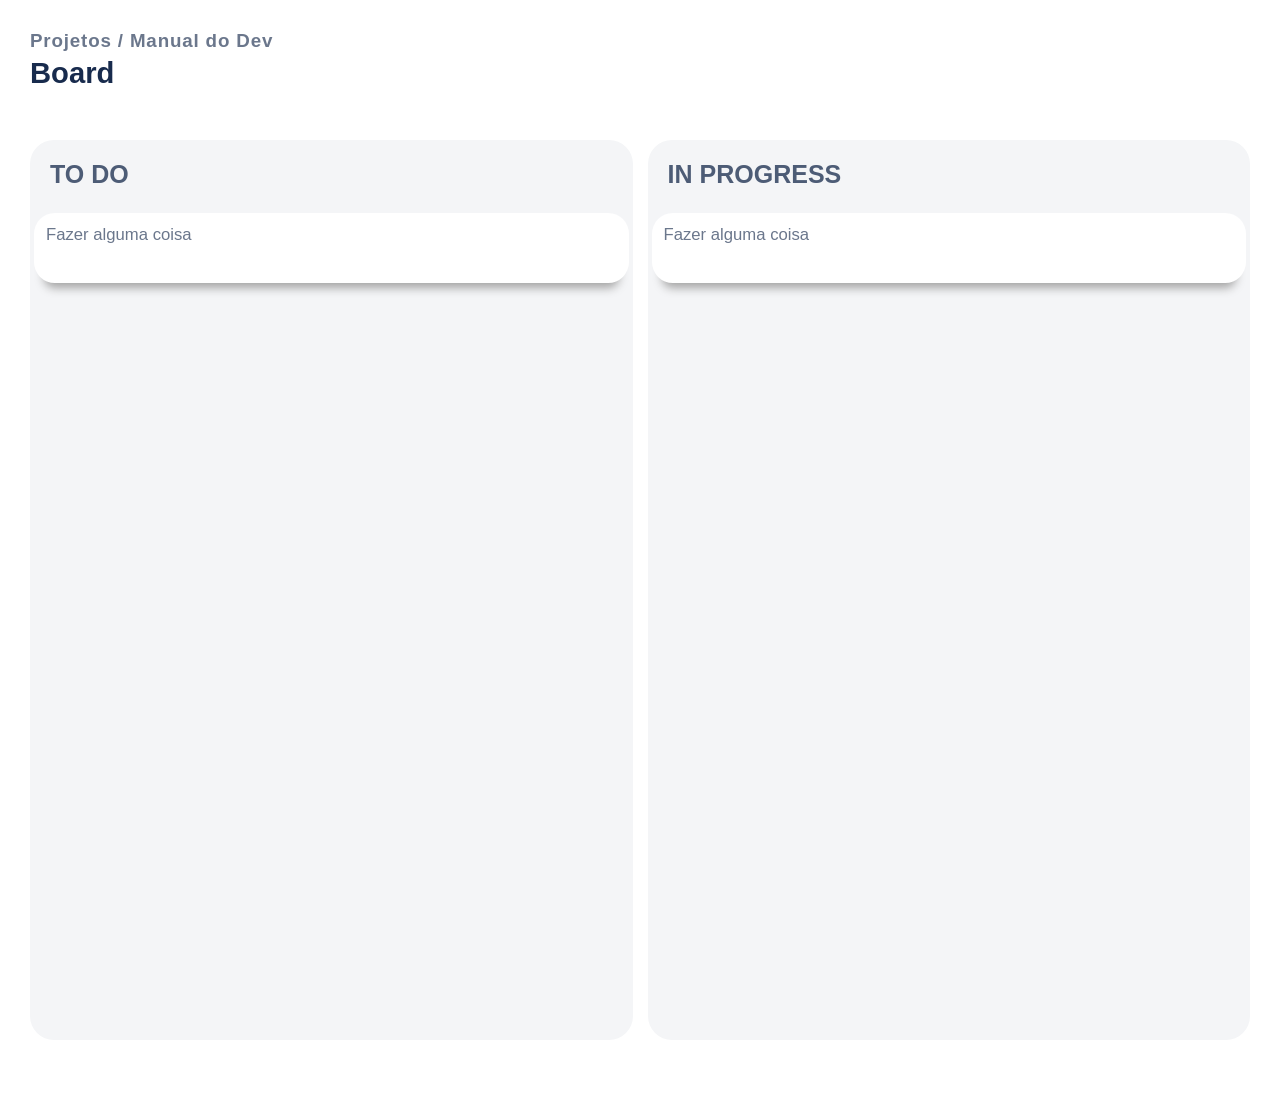
==== TaskFlow-Manipulacao-DOM/html/index.html @ d086b21b "Adicionado a feature de drag and drop nos elementos cards" ====
<!DOCTYPE html>
<html>

<head>
    <meta charset='utf-8'>
    <meta http-equiv='X-UA-Compatible' content='IE=edge'>
    <title>TaskFlow</title>
    <meta name='viewport' content='width=device-width, initial-scale=1'>
    <link rel='stylesheet' type='text/css' media='screen' href='../css/main.css'>

</head>

<body>
    <main>
        <header>
            <span>Projetos / Manual do Dev</span>
            <h1>Board</h1>
        </header>

        <section class="main-columns">
            <section class="columns-column">
                <h2 class="column__title">To Do</h2>
                <section class="column__cards">
                    <section class="card" draggable="true">
                        Fazer alguma coisa
                    </section>
                </section>
            </section>

            <section class="columns-column">
                <h2 class="column__title">In Progress</h2>
                <section class="column__cards">
                    <section class="card" draggable="true">
                        Fazer alguma coisa
                    </section>
                </section>
            </section>


        </section>
    </main>

    <script src='../JS/main.js'></script>
</body>

</html>
---- TaskFlow-Manipulacao-DOM/css/main.css ----
*{
    margin: 0;
    padding: 0;
    box-sizing: border-box;
    font-family: Arial, Helvetica, sans-serif;
    
}
html{
    font-size: 65.2%;
}

main {
    padding: 30px;
    user-select: none;
}

header > span{
    font-size: 1.8rem;
    font-weight: 600;
    color: #6b778c;
    letter-spacing: 0.08rem;
}

header > h1 {
    color: #182b4d;
    font-size: 2.8rem;
    font-weight: 600;
    margin-top: 5px;
}

.main-columns {
    display: flex;
    gap: 15px;
    margin-top: 50px ;
}

.columns-column {
    width: 100%;
    background-color: #f4f5f7;
    height: 100dvh;
    border-radius: 24px;
}

.column__title{
    color: #4d5c76;
    font-size: 2.4rem;
    font-weight: 700;
    margin: 20px;
    text-transform: uppercase;
}

.column__cards{
    padding: 4px;
    height: 100%;
    border-radius: 2.4rem;
}

.card{
    width: 100%;
    min-height: 70px;
    background-color: #fff;
    border-radius: 2rem;
    box-shadow: 0px 15px 10px -10px rgb(165, 165, 165);
    padding: 12px;
    font-size: 1.6rem;
    color: #6b778c;
}

.column--highlight {
    background-color: #deebff;
    border: 2px solid #2482ff;
}
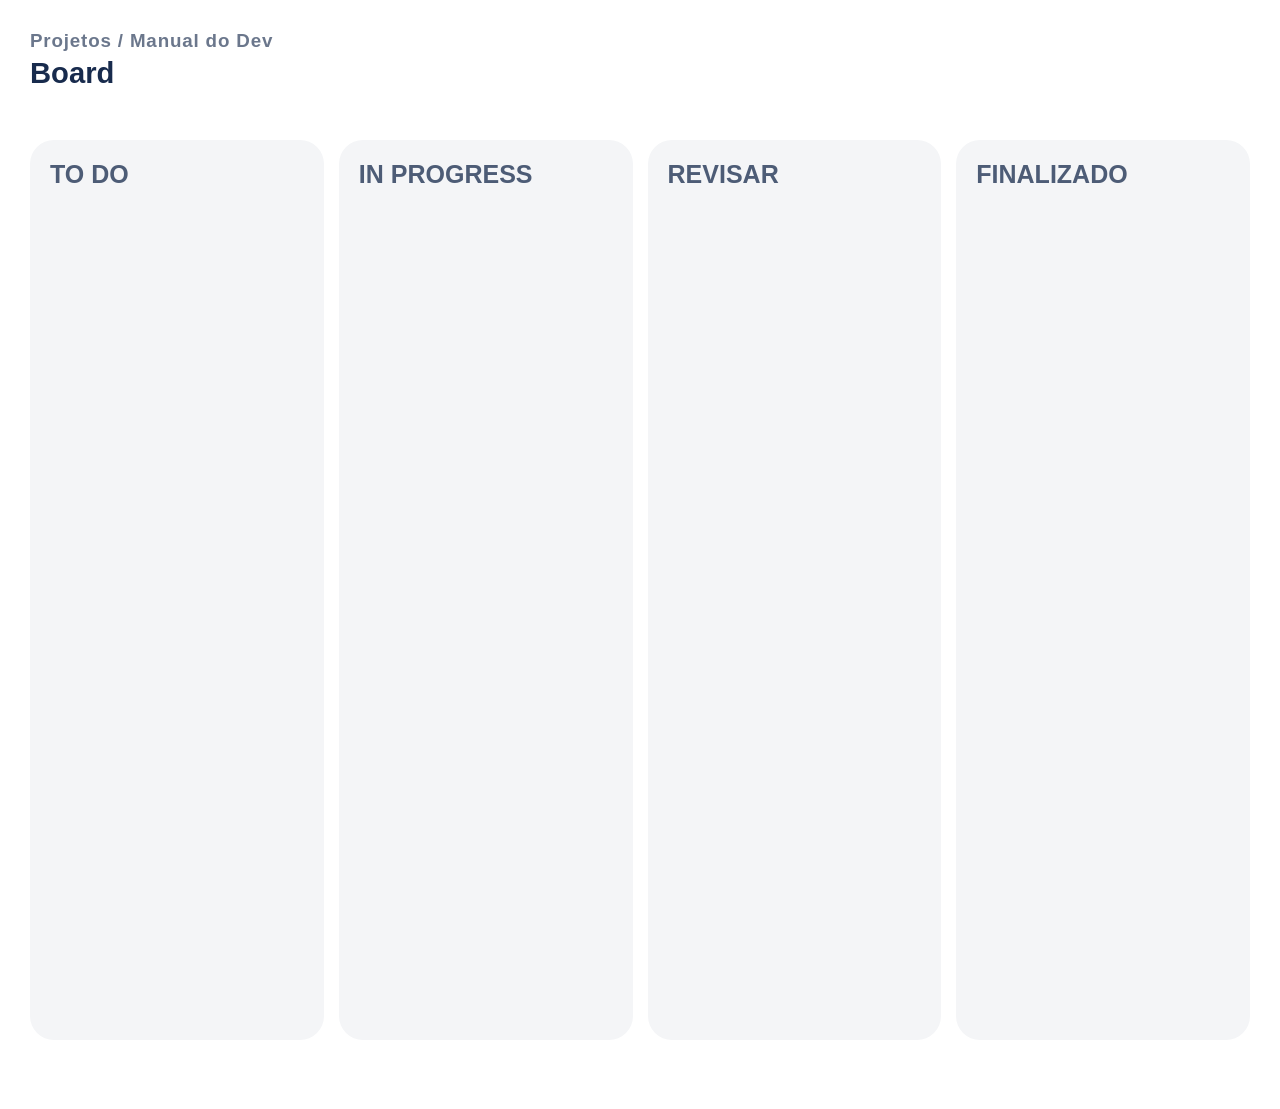
==== commit 476437da: "Adicionado a lógica basica de criação de cards e movimento" ====
--- a/TaskFlow-Manipulacao-DOM/html/index.html
+++ b/TaskFlow-Manipulacao-DOM/html/index.html
@@ -21,18 +21,28 @@
             <section class="columns-column">
                 <h2 class="column__title">To Do</h2>
                 <section class="column__cards">
-                    <section class="card" draggable="true">
-                        Fazer alguma coisa
-                    </section>
+
                 </section>
             </section>
 
             <section class="columns-column">
                 <h2 class="column__title">In Progress</h2>
                 <section class="column__cards">
-                    <section class="card" draggable="true">
-                        Fazer alguma coisa
-                    </section>
+
+                </section>
+            </section>
+
+            <section class="columns-column">
+                <h2 class="column__title">Revisar</h2>
+                <section class="column__cards">
+
+                </section>
+            </section>
+
+            <section class="columns-column">
+                <h2 class="column__title">Finalizado</h2>
+                <section class="column__cards">
+
                 </section>
             </section>
 
--- a/TaskFlow-Manipulacao-DOM/css/main.css
+++ b/TaskFlow-Manipulacao-DOM/css/main.css
@@ -64,9 +64,16 @@
     padding: 12px;
     font-size: 1.6rem;
     color: #6b778c;
+    margin: 15px 0;
 }
 
 .column--highlight {
     background-color: #deebff;
     border: 2px solid #2482ff;
+}
+
+.card__atividade{
+    display: flex;
+    justify-content: space-between;
+
 }
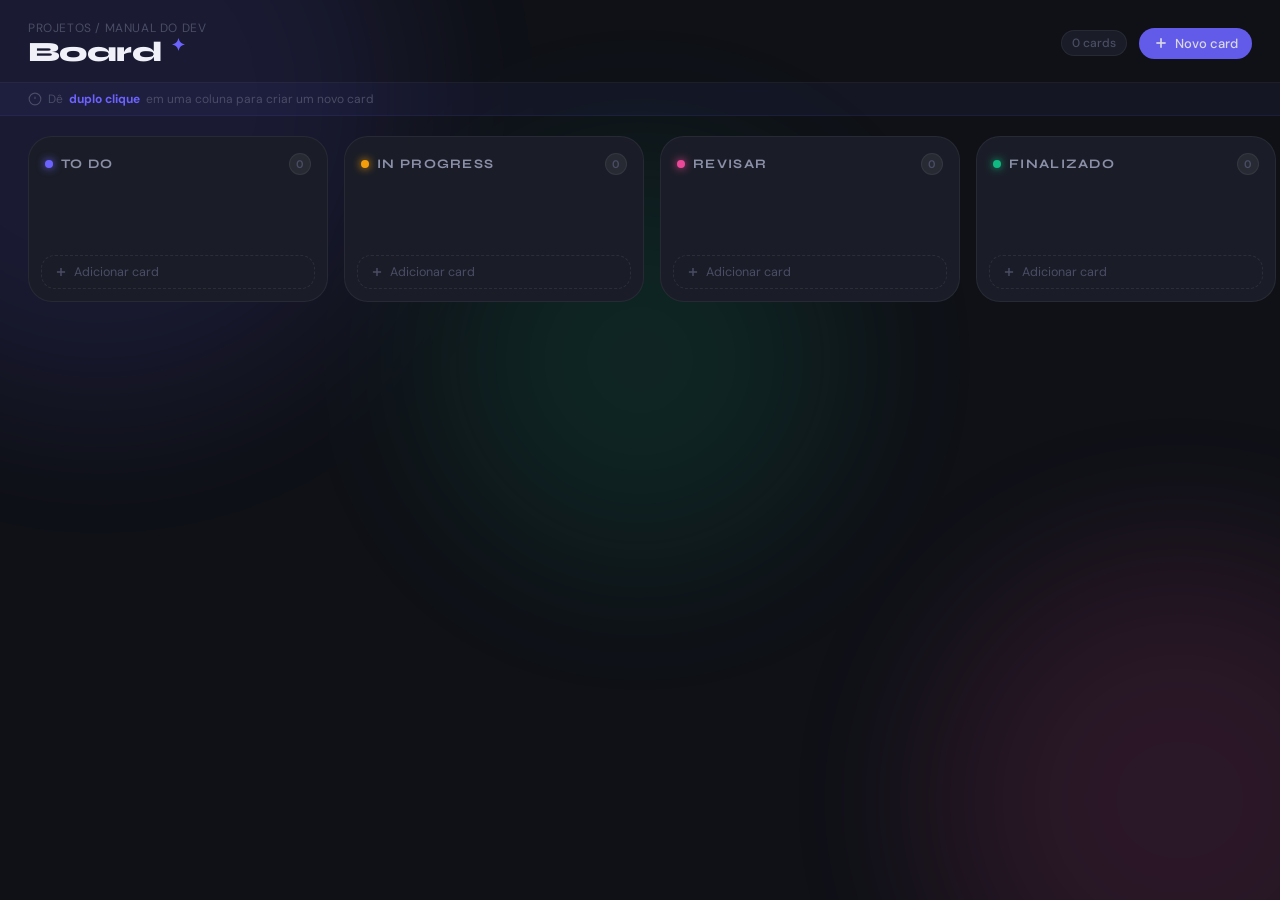
==== commit 76af778f: "refatorado o CSS, ajustes no código, adição de um CTA para facilitar na criação dos cards, adicionad" ====
--- a/TaskFlow-Manipulacao-DOM/html/index.html
+++ b/TaskFlow-Manipulacao-DOM/html/index.html
@@ -1,56 +1,140 @@
 <!DOCTYPE html>
-<html>
+<html lang="pt-BR">
 
 <head>
-    <meta charset='utf-8'>
-    <meta http-equiv='X-UA-Compatible' content='IE=edge'>
+    <meta charset="UTF-8">
+    <meta http-equiv="X-UA-Compatible" content="IE=edge">
+    <meta name="viewport" content="width=device-width, initial-scale=1.0, viewport-fit=cover" />
+    <meta name="description" content="TaskFlow — Seu board de tarefas pessoal" />
+    <meta name="theme-color" content="#0f1117" />
+    <meta name="apple-mobile-web-app-capable" content="yes" />
+    <meta name="apple-mobile-web-app-status-bar-style" content="black-translucent" />
+    <meta name="apple-mobile-web-app-title" content="TaskFlow" />
+    <meta name="mobile-web-app-capable" content="yes">
+    <link rel="manifest" href="../manifest.json" />
+    <link rel="apple-touch-icon" href="../icones/icon-192.png" />
+    <link rel="preconnect" href="https://fonts.googleapis.com">
+    <link rel="preconnect" href="https://fonts.gstatic.com" crossorigin>
+    <link
+        href="https://fonts.googleapis.com/css2?family=Syne:wght@400;600;700;800&family=DM+Sans:ital,opsz,wght@0,9..40,300;0,9..40,400;0,9..40,500;1,9..40,300&display=swap"
+        rel="stylesheet">
     <title>TaskFlow</title>
-    <meta name='viewport' content='width=device-width, initial-scale=1'>
-    <link rel='stylesheet' type='text/css' media='screen' href='../css/main.css'>
-
+    <link rel="stylesheet" href="../css/main.css">
 </head>
 
 <body>
+    <div class="app-bg">
+        <div class="bg-blob blob-1"></div>
+        <div class="bg-blob blob-2"></div>
+        <div class="bg-blob blob-3"></div>
+    </div>
+
     <main>
-        <header>
-            <span>Projetos / Manual do Dev</span>
-            <h1>Board</h1>
+        <header class="app-header">
+            <div class="header-left">
+                <span class="breadcrumb">Projetos / Manual do Dev</span>
+                <h1>Board <span class="title-accent">✦</span></h1>
+            </div>
+            <div class="header-right">
+                <div class="board-stats" id="boardStats">
+                    <span class="stat" id="totalCards">0 cards</span>
+                </div>
+                <button class="btn-add-hint" id="addHintBtn" title="Dê duplo clique em uma coluna para criar um card">
+                    <svg width="16" height="16" viewBox="0 0 24 24" fill="none" stroke="currentColor"
+                        stroke-width="2.5">
+                        <line x1="12" y1="5" x2="12" y2="19" />
+                        <line x1="5" y1="12" x2="19" y2="12" />
+                    </svg>
+                    Novo card
+                </button>
+            </div>
         </header>
 
-        <section class="main-columns">
-            <section class="columns-column">
-                <h2 class="column__title">To Do</h2>
-                <section class="column__cards">
+        <div class="hint-bar" id="hintBar">
+            <svg width="14" height="14" viewBox="0 0 24 24" fill="none" stroke="currentColor" stroke-width="2">
+                <circle cx="12" cy="12" r="10" />
+                <line x1="12" y1="8" x2="12" y2="12" />
+                <line x1="12" y1="16" x2="12.01" y2="16" />
+            </svg>
+            Dê <strong>duplo clique</strong> em uma coluna para criar um novo card
+        </div>
 
-                </section>
-            </section>
+        <section class="main-columns" id="boardColumns">
+            <div class="columns-column" data-column="todo">
+                <div class="column-header">
+                    <span class="column-dot dot-todo"></span>
+                    <h2 class="column__title">To Do</h2>
+                    <span class="column-count" id="count-todo">0</span>
+                </div>
+                <div class="column__cards" data-column-id="todo"></div>
+                <button class="btn-add-card" data-column-id="todo">
+                    <svg width="14" height="14" viewBox="0 0 24 24" fill="none" stroke="currentColor"
+                        stroke-width="2.5">
+                        <line x1="12" y1="5" x2="12" y2="19" />
+                        <line x1="5" y1="12" x2="19" y2="12" />
+                    </svg>
+                    Adicionar card
+                </button>
+            </div>
 
-            <section class="columns-column">
-                <h2 class="column__title">In Progress</h2>
-                <section class="column__cards">
+            <div class="columns-column" data-column="in-progress">
+                <div class="column-header">
+                    <span class="column-dot dot-progress"></span>
+                    <h2 class="column__title">In Progress</h2>
+                    <span class="column-count" id="count-in-progress">0</span>
+                </div>
+                <div class="column__cards" data-column-id="in-progress"></div>
+                <button class="btn-add-card" data-column-id="in-progress">
+                    <svg width="14" height="14" viewBox="0 0 24 24" fill="none" stroke="currentColor"
+                        stroke-width="2.5">
+                        <line x1="12" y1="5" x2="12" y2="19" />
+                        <line x1="5" y1="12" x2="19" y2="12" />
+                    </svg>
+                    Adicionar card
+                </button>
+            </div>
 
-                </section>
-            </section>
+            <div class="columns-column" data-column="revisar">
+                <div class="column-header">
+                    <span class="column-dot dot-review"></span>
+                    <h2 class="column__title">Revisar</h2>
+                    <span class="column-count" id="count-revisar">0</span>
+                </div>
+                <div class="column__cards" data-column-id="revisar"></div>
+                <button class="btn-add-card" data-column-id="revisar">
+                    <svg width="14" height="14" viewBox="0 0 24 24" fill="none" stroke="currentColor"
+                        stroke-width="2.5">
+                        <line x1="12" y1="5" x2="12" y2="19" />
+                        <line x1="5" y1="12" x2="19" y2="12" />
+                    </svg>
+                    Adicionar card
+                </button>
+            </div>
 
-            <section class="columns-column">
-                <h2 class="column__title">Revisar</h2>
-                <section class="column__cards">
-
-                </section>
-            </section>
-
-            <section class="columns-column">
-                <h2 class="column__title">Finalizado</h2>
-                <section class="column__cards">
-
-                </section>
-            </section>
-
-
+            <div class="columns-column" data-column="finalizado">
+                <div class="column-header">
+                    <span class="column-dot dot-done"></span>
+                    <h2 class="column__title">Finalizado</h2>
+                    <span class="column-count" id="count-finalizado">0</span>
+                </div>
+                <div class="column__cards" data-column-id="finalizado"></div>
+                <button class="btn-add-card" data-column-id="finalizado">
+                    <svg width="14" height="14" viewBox="0 0 24 24" fill="none" stroke="currentColor"
+                        stroke-width="2.5">
+                        <line x1="12" y1="5" x2="12" y2="19" />
+                        <line x1="5" y1="12" x2="19" y2="12" />
+                    </svg>
+                    Adicionar card
+                </button>
+            </div>
         </section>
     </main>
 
-    <script src='../JS/main.js'></script>
+    <!-- Toast notification -->
+    <div class="toast" id="toast"></div>
+
+    <script src="../JS/main.js"></script>
+    <script src="../sw.js"></script>
 </body>
 
 </html>
--- a/TaskFlow-Manipulacao-DOM/css/main.css
+++ b/TaskFlow-Manipulacao-DOM/css/main.css
@@ -1,79 +1,624 @@
-*{
+/* =============================================
+   TaskFlow — Design System
+   Aesthetic: Dark editorial with neon accents
+   ============================================= */
+
+@import url('https://fonts.googleapis.com/css2?family=Syne:wght@400;600;700;800&family=DM+Sans:ital,opsz,wght@0,9..40,300;0,9..40,400;0,9..40,500;1,9..40,300&display=swap');
+
+:root {
+    --bg-primary: #0f1117;
+    --bg-secondary: #161822;
+    --bg-column: #1a1d27;
+    --bg-card: #1f2235;
+    --bg-card-hover: #242840;
+
+    --accent-todo: #6c63ff;
+    --accent-progress: #f59e0b;
+    --accent-review: #ec4899;
+    --accent-done: #10b981;
+
+    --priority-low: #10b981;
+    --priority-medium: #f59e0b;
+    --priority-high: #ef4444;
+
+    --text-primary: #f0f0f8;
+    --text-secondary: #8b8fa8;
+    --text-muted: #4a4d65;
+
+    --border-subtle: rgba(255,255,255,0.06);
+    --border-card: rgba(255,255,255,0.08);
+
+    --radius-sm: 8px;
+    --radius-md: 14px;
+    --radius-lg: 20px;
+    --radius-xl: 24px;
+
+    --shadow-card: 0 4px 24px rgba(0,0,0,0.4), 0 1px 4px rgba(0,0,0,0.3);
+    --shadow-card-hover: 0 8px 32px rgba(0,0,0,0.5), 0 2px 8px rgba(0,0,0,0.4);
+
+    --font-display: 'Syne', sans-serif;
+    --font-body: 'DM Sans', sans-serif;
+
+    --transition: 0.18s cubic-bezier(0.4, 0, 0.2, 1);
+}
+
+/* ---- Reset ---- */
+*, *::before, *::after {
     margin: 0;
     padding: 0;
     box-sizing: border-box;
-    font-family: Arial, Helvetica, sans-serif;
-    
-}
-html{
-    font-size: 65.2%;
-}
-
+}
+
+html {
+    font-size: 62.5%;
+    scroll-behavior: smooth;
+}
+
+body {
+    background-color: var(--bg-primary);
+    color: var(--text-primary);
+    font-family: var(--font-body);
+    font-size: 1.4rem;
+    min-height: 100dvh;
+    overflow-x: hidden;
+    -webkit-font-smoothing: antialiased;
+}
+
+/* ---- Background Blobs ---- */
+.app-bg {
+    position: fixed;
+    inset: 0;
+    pointer-events: none;
+    z-index: 0;
+    overflow: hidden;
+}
+
+.bg-blob {
+    position: absolute;
+    border-radius: 50%;
+    filter: blur(80px);
+    opacity: 0.12;
+}
+
+.blob-1 {
+    width: 600px;
+    height: 600px;
+    background: var(--accent-todo);
+    top: -200px;
+    left: -200px;
+}
+
+.blob-2 {
+    width: 500px;
+    height: 500px;
+    background: var(--accent-review);
+    bottom: -150px;
+    right: -150px;
+}
+
+.blob-3 {
+    width: 400px;
+    height: 400px;
+    background: var(--accent-done);
+    top: 40%;
+    left: 50%;
+    transform: translate(-50%, -50%);
+}
+
+/* ---- Main Layout ---- */
 main {
-    padding: 30px;
-    user-select: none;
-}
-
-header > span{
-    font-size: 1.8rem;
+    position: relative;
+    z-index: 1;
+    display: flex;
+    flex-direction: column;
+    height: 100dvh;
+    padding: 0;
+    overflow: hidden;
+}
+
+/* ---- Header ---- */
+.app-header {
+    display: flex;
+    align-items: center;
+    justify-content: space-between;
+    padding: 2rem 2.8rem 1.6rem;
+    border-bottom: 1px solid var(--border-subtle);
+    flex-shrink: 0;
+    gap: 1.6rem;
+    flex-wrap: wrap;
+}
+
+.header-left {
+    display: flex;
+    flex-direction: column;
+    gap: 0.2rem;
+}
+
+.breadcrumb {
+    font-family: var(--font-body);
+    font-size: 1.2rem;
+    font-weight: 400;
+    color: var(--text-muted);
+    letter-spacing: 0.05em;
+    text-transform: uppercase;
+}
+
+.app-header h1 {
+    font-family: var(--font-display);
+    font-size: 2.8rem;
+    font-weight: 800;
+    color: var(--text-primary);
+    letter-spacing: -0.02em;
+    line-height: 1;
+}
+
+.title-accent {
+    color: var(--accent-todo);
+    font-size: 0.6em;
+    vertical-align: super;
+}
+
+.header-right {
+    display: flex;
+    align-items: center;
+    gap: 1.2rem;
+}
+
+.board-stats {
+    display: flex;
+    gap: 0.8rem;
+}
+
+.stat {
+    font-family: var(--font-body);
+    font-size: 1.2rem;
+    font-weight: 500;
+    color: var(--text-muted);
+    background: var(--bg-column);
+    border: 1px solid var(--border-subtle);
+    padding: 0.4rem 1rem;
+    border-radius: 100px;
+}
+
+.btn-add-hint {
+    display: flex;
+    align-items: center;
+    gap: 0.6rem;
+    font-family: var(--font-body);
+    font-size: 1.3rem;
+    font-weight: 500;
+    color: var(--text-primary);
+    background: var(--accent-todo);
+    border: none;
+    padding: 0.7rem 1.4rem;
+    border-radius: 100px;
+    cursor: pointer;
+    transition: var(--transition);
+    opacity: 0.9;
+}
+
+.btn-add-hint:hover {
+    opacity: 1;
+    transform: translateY(-1px);
+    box-shadow: 0 4px 16px rgba(108, 99, 255, 0.4);
+}
+
+/* ---- Hint Bar ---- */
+.hint-bar {
+    display: flex;
+    align-items: center;
+    gap: 0.6rem;
+    padding: 0.8rem 2.8rem;
+    font-size: 1.2rem;
+    color: var(--text-muted);
+    background: rgba(108, 99, 255, 0.06);
+    border-bottom: 1px solid rgba(108, 99, 255, 0.1);
+    flex-shrink: 0;
+    animation: slideDown 0.4s ease forwards;
+}
+
+.hint-bar strong {
+    color: var(--accent-todo);
+}
+
+.hint-bar.hidden {
+    display: none;
+}
+
+@keyframes slideDown {
+    from { opacity: 0; transform: translateY(-8px); }
+    to { opacity: 1; transform: translateY(0); }
+}
+
+/* ---- Columns Board ---- */
+.main-columns {
+    display: flex;
+    gap: 1.6rem;
+    padding: 2rem 2.8rem 2rem;
+    overflow-x: auto;
+    overflow-y: hidden;
+    flex: 1;
+    align-items: flex-start;
+    scrollbar-width: thin;
+    scrollbar-color: var(--text-muted) transparent;
+}
+
+.main-columns::-webkit-scrollbar {
+    height: 6px;
+}
+.main-columns::-webkit-scrollbar-track {
+    background: transparent;
+}
+.main-columns::-webkit-scrollbar-thumb {
+    background: var(--text-muted);
+    border-radius: 100px;
+}
+
+/* ---- Column ---- */
+.columns-column {
+    flex: 0 0 300px;
+    min-width: 0;
+    background: var(--bg-column);
+    border: 1px solid var(--border-subtle);
+    border-radius: var(--radius-xl);
+    display: flex;
+    flex-direction: column;
+    max-height: calc(100dvh - 180px);
+    transition: var(--transition);
+    overflow: hidden;
+}
+
+.columns-column:hover {
+    border-color: var(--border-card);
+}
+
+.column-header {
+    display: flex;
+    align-items: center;
+    gap: 0.8rem;
+    padding: 1.6rem 1.6rem 1.2rem;
+    flex-shrink: 0;
+}
+
+.column-dot {
+    width: 8px;
+    height: 8px;
+    border-radius: 50%;
+    flex-shrink: 0;
+}
+
+.dot-todo { background: var(--accent-todo); box-shadow: 0 0 8px var(--accent-todo); }
+.dot-progress { background: var(--accent-progress); box-shadow: 0 0 8px var(--accent-progress); }
+.dot-review { background: var(--accent-review); box-shadow: 0 0 8px var(--accent-review); }
+.dot-done { background: var(--accent-done); box-shadow: 0 0 8px var(--accent-done); }
+
+.column__title {
+    font-family: var(--font-display);
+    font-size: 1.3rem;
+    font-weight: 700;
+    color: var(--text-secondary);
+    text-transform: uppercase;
+    letter-spacing: 0.1em;
+    flex: 1;
+}
+
+.column-count {
+    font-family: var(--font-body);
+    font-size: 1.1rem;
     font-weight: 600;
-    color: #6b778c;
-    letter-spacing: 0.08rem;
-}
-
-header > h1 {
-    color: #182b4d;
-    font-size: 2.8rem;
-    font-weight: 600;
-    margin-top: 5px;
-}
-
-.main-columns {
-    display: flex;
-    gap: 15px;
-    margin-top: 50px ;
-}
-
-.columns-column {
-    width: 100%;
-    background-color: #f4f5f7;
-    height: 100dvh;
-    border-radius: 24px;
-}
-
-.column__title{
-    color: #4d5c76;
-    font-size: 2.4rem;
-    font-weight: 700;
-    margin: 20px;
-    text-transform: uppercase;
-}
-
-.column__cards{
-    padding: 4px;
-    height: 100%;
-    border-radius: 2.4rem;
-}
-
-.card{
-    width: 100%;
-    min-height: 70px;
-    background-color: #fff;
-    border-radius: 2rem;
-    box-shadow: 0px 15px 10px -10px rgb(165, 165, 165);
-    padding: 12px;
-    font-size: 1.6rem;
-    color: #6b778c;
-    margin: 15px 0;
-}
-
-.column--highlight {
-    background-color: #deebff;
-    border: 2px solid #2482ff;
-}
-
-.card__atividade{
-    display: flex;
+    color: var(--text-muted);
+    background: rgba(255,255,255,0.06);
+    border: 1px solid var(--border-subtle);
+    min-width: 2.2rem;
+    height: 2.2rem;
+    border-radius: 100px;
+    display: flex;
+    align-items: center;
+    justify-content: center;
+    padding: 0 0.6rem;
+    transition: var(--transition);
+}
+
+/* ---- Cards Area ---- */
+.column__cards {
+    flex: 1;
+    overflow-y: auto;
+    overflow-x: hidden;
+    padding: 0.4rem 1.2rem;
+    display: flex;
+    flex-direction: column;
+    gap: 1rem;
+    scrollbar-width: thin;
+    scrollbar-color: var(--text-muted) transparent;
+    min-height: 60px;
+}
+
+.column__cards::-webkit-scrollbar {
+    width: 4px;
+}
+.column__cards::-webkit-scrollbar-thumb {
+    background: var(--text-muted);
+    border-radius: 100px;
+}
+
+/* ---- Drop Highlight ---- */
+.column__cards.column--highlight {
+    background: rgba(108, 99, 255, 0.05);
+    border-radius: var(--radius-lg);
+    outline: 2px dashed rgba(108, 99, 255, 0.4);
+    outline-offset: -4px;
+}
+
+/* ---- Add Card Button ---- */
+.btn-add-card {
+    display: flex;
+    align-items: center;
+    gap: 0.6rem;
+    margin: 0.8rem 1.2rem 1.2rem;
+    padding: 0.8rem 1.2rem;
+    background: transparent;
+    border: 1px dashed var(--border-card);
+    border-radius: var(--radius-md);
+    color: var(--text-muted);
+    font-family: var(--font-body);
+    font-size: 1.25rem;
+    cursor: pointer;
+    transition: var(--transition);
+    text-align: left;
+    width: calc(100% - 2.4rem);
+    flex-shrink: 0;
+}
+
+.btn-add-card:hover {
+    background: rgba(108, 99, 255, 0.08);
+    border-color: var(--accent-todo);
+    color: var(--accent-todo);
+}
+
+/* ---- Card ---- */
+.card {
+    background: var(--bg-card);
+    border: 1px solid var(--border-card);
+    border-radius: var(--radius-md);
+    padding: 1.2rem 1.4rem;
+    display: flex;
+    flex-direction: column;
+    gap: 1rem;
+    cursor: grab;
+    box-shadow: var(--shadow-card);
+    transition: transform var(--transition), box-shadow var(--transition), opacity var(--transition), background var(--transition);
+    position: relative;
+    overflow: hidden;
+    animation: cardIn 0.25s cubic-bezier(0.4, 0, 0.2, 1) forwards;
+    flex-shrink: 0;
+}
+
+@keyframes cardIn {
+    from { opacity: 0; transform: translateY(8px) scale(0.97); }
+    to { opacity: 1; transform: translateY(0) scale(1); }
+}
+
+.card::before {
+    content: '';
+    position: absolute;
+    left: 0;
+    top: 0;
+    bottom: 0;
+    width: 3px;
+    border-radius: var(--radius-sm) 0 0 var(--radius-sm);
+    transition: var(--transition);
+}
+
+.card.baixa::before { background: var(--priority-low); }
+.card.media::before { background: var(--priority-medium); }
+.card.alta::before { background: var(--priority-high); }
+.card.card__taxado::before { background: var(--text-muted); }
+
+.card:hover {
+    background: var(--bg-card-hover);
+    box-shadow: var(--shadow-card-hover);
+    transform: translateY(-2px);
+}
+
+.card:active {
+    cursor: grabbing;
+}
+
+.card.dragging {
+    opacity: 0.4;
+    transform: rotate(2deg) scale(0.97);
+}
+
+/* ---- Card Inner Layout ---- */
+.card__header {
+    display: flex;
+    align-items: flex-start;
+    gap: 1rem;
+}
+
+.card__check {
+    width: 1.6rem;
+    height: 1.6rem;
+    border-radius: 50%;
+    flex-shrink: 0;
+    margin-top: 0.2rem;
+    cursor: pointer;
+    accent-color: var(--accent-todo);
+}
+
+.card__text {
+    flex: 1;
+    font-family: var(--font-body);
+    font-size: 1.4rem;
+    font-weight: 400;
+    color: var(--text-primary);
+    line-height: 1.5;
+    outline: none;
+    min-height: 2.1rem;
+    word-break: break-word;
+}
+
+.card__text:focus {
+    color: var(--text-primary);
+}
+
+.card__text[contenteditable="true"]:empty::before {
+    content: 'Escreva aqui…';
+    color: var(--text-muted);
+    font-style: italic;
+    pointer-events: none;
+}
+
+.card__footer {
+    display: flex;
+    align-items: center;
     justify-content: space-between;
-
-}+    gap: 0.8rem;
+}
+
+.card__importancia {
+    font-family: var(--font-body);
+    font-size: 1.1rem;
+    font-weight: 500;
+    color: var(--text-muted);
+    background: rgba(255,255,255,0.05);
+    border: 1px solid var(--border-subtle);
+    border-radius: 100px;
+    padding: 0.3rem 0.9rem;
+    cursor: pointer;
+    appearance: none;
+    -webkit-appearance: none;
+    transition: var(--transition);
+    outline: none;
+}
+
+.card__importancia:hover, .card__importancia:focus {
+    background: rgba(255,255,255,0.1);
+    border-color: var(--border-card);
+}
+
+.card.baixa .card__importancia { color: var(--priority-low); border-color: rgba(16, 185, 129, 0.3); }
+.card.media .card__importancia { color: var(--priority-medium); border-color: rgba(245, 158, 11, 0.3); }
+.card.alta .card__importancia { color: var(--priority-high); border-color: rgba(239, 68, 68, 0.3); }
+
+.card__delete {
+    width: 2.4rem;
+    height: 2.4rem;
+    display: flex;
+    align-items: center;
+    justify-content: center;
+    background: transparent;
+    border: none;
+    border-radius: var(--radius-sm);
+    color: var(--text-muted);
+    cursor: pointer;
+    transition: var(--transition);
+    opacity: 0;
+    flex-shrink: 0;
+}
+
+.card:hover .card__delete {
+    opacity: 1;
+}
+
+.card__delete:hover {
+    background: rgba(239, 68, 68, 0.15);
+    color: var(--priority-high);
+}
+
+/* ---- Checked / Taxado ---- */
+.card.card__taxado {
+    opacity: 0.5;
+}
+
+.card.card__taxado .card__text {
+    text-decoration: line-through;
+    color: var(--text-muted);
+}
+
+/* ---- Toast ---- */
+.toast {
+    position: fixed;
+    bottom: 2.4rem;
+    left: 50%;
+    transform: translateX(-50%) translateY(20px);
+    background: var(--bg-card);
+    border: 1px solid var(--border-card);
+    color: var(--text-primary);
+    font-family: var(--font-body);
+    font-size: 1.3rem;
+    padding: 0.9rem 1.8rem;
+    border-radius: 100px;
+    box-shadow: 0 8px 32px rgba(0,0,0,0.4);
+    opacity: 0;
+    transition: all 0.3s cubic-bezier(0.4, 0, 0.2, 1);
+    pointer-events: none;
+    white-space: nowrap;
+    z-index: 999;
+}
+
+.toast.show {
+    opacity: 1;
+    transform: translateX(-50%) translateY(0);
+}
+
+/* ============================
+   RESPONSIVE
+   ============================ */
+
+/* Tablets & small desktops */
+@media (max-width: 900px) {
+    .app-header {
+        padding: 1.6rem 2rem 1.2rem;
+    }
+    .main-columns {
+        padding: 1.6rem 2rem;
+        gap: 1.2rem;
+    }
+    .columns-column {
+        flex: 0 0 260px;
+    }
+}
+
+/* Mobile */
+@media (max-width: 600px) {
+    .app-header {
+        padding: 1.4rem 1.6rem 1rem;
+        flex-wrap: nowrap;
+    }
+    .app-header h1 {
+        font-size: 2.2rem;
+    }
+    .board-stats {
+        display: none;
+    }
+    .btn-add-hint span {
+        display: none;
+    }
+    .hint-bar {
+        padding: 0.7rem 1.6rem;
+        font-size: 1.15rem;
+    }
+    .main-columns {
+        padding: 1.2rem 1.2rem 1.6rem;
+        gap: 1rem;
+        /* Snap scrolling on mobile */
+        scroll-snap-type: x mandatory;
+        -webkit-overflow-scrolling: touch;
+    }
+    .columns-column {
+        flex: 0 0 82vw;
+        max-height: calc(100dvh - 160px);
+        scroll-snap-align: start;
+    }
+    .card {
+        padding: 1rem 1.2rem;
+    }
+}
+
+/* Very small screens */
+@media (max-width: 360px) {
+    .columns-column {
+        flex: 0 0 88vw;
+    }
+}
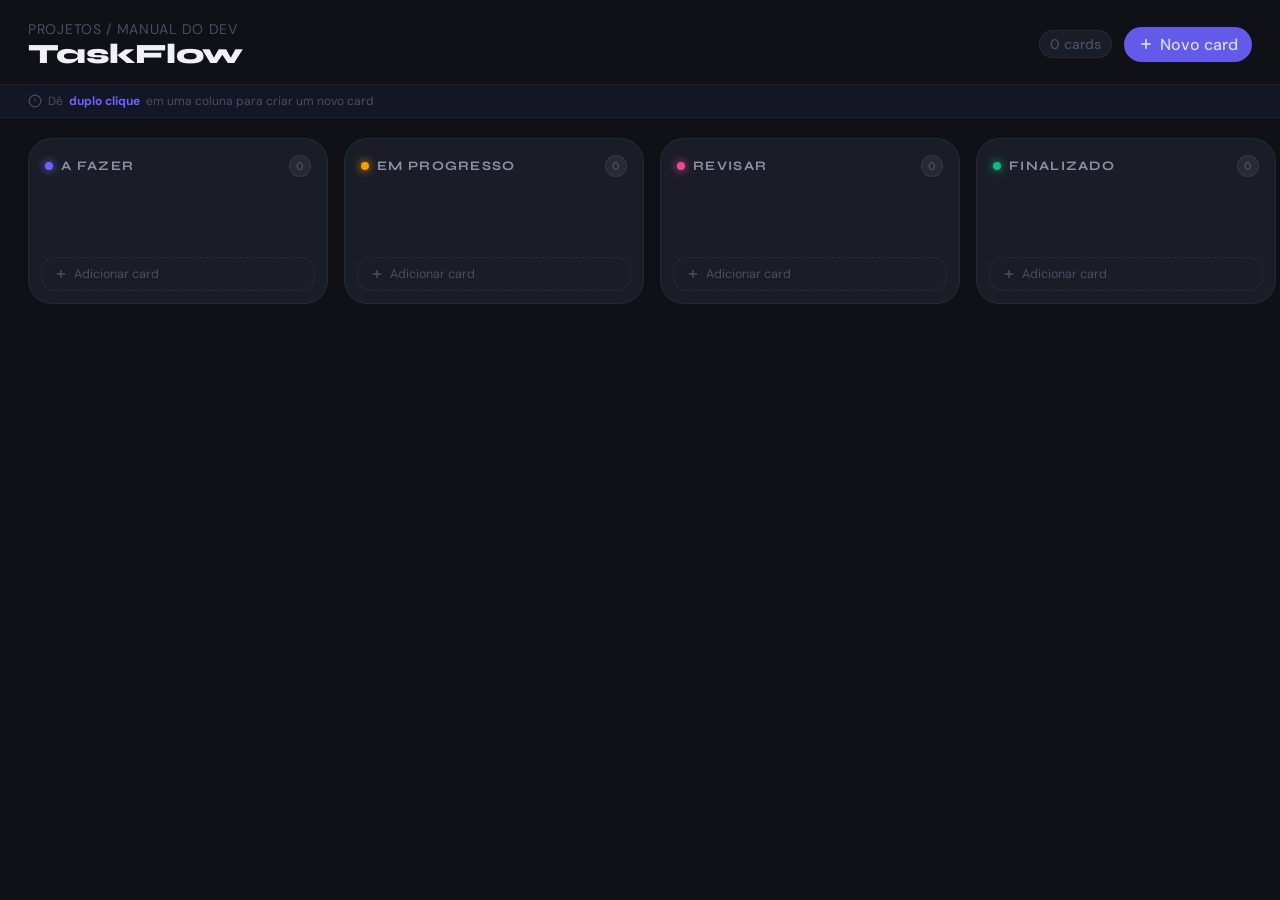
==== commit 044c1bfa: "Corrigido o manifesto e SW para adicioner como APP no desktop e mobile" ====
--- a/TaskFlow-Manipulacao-DOM/html/index.html
+++ b/TaskFlow-Manipulacao-DOM/html/index.html
@@ -23,17 +23,11 @@
 </head>
 
 <body>
-    <div class="app-bg">
-        <div class="bg-blob blob-1"></div>
-        <div class="bg-blob blob-2"></div>
-        <div class="bg-blob blob-3"></div>
-    </div>
-
     <main>
         <header class="app-header">
             <div class="header-left">
                 <span class="breadcrumb">Projetos / Manual do Dev</span>
-                <h1>Board <span class="title-accent">✦</span></h1>
+                <h1>TaskFlow</h1>
             </div>
             <div class="header-right">
                 <div class="board-stats" id="boardStats">
@@ -63,7 +57,7 @@
             <div class="columns-column" data-column="todo">
                 <div class="column-header">
                     <span class="column-dot dot-todo"></span>
-                    <h2 class="column__title">To Do</h2>
+                    <h2 class="column__title">A fazer</h2>
                     <span class="column-count" id="count-todo">0</span>
                 </div>
                 <div class="column__cards" data-column-id="todo"></div>
@@ -80,7 +74,7 @@
             <div class="columns-column" data-column="in-progress">
                 <div class="column-header">
                     <span class="column-dot dot-progress"></span>
-                    <h2 class="column__title">In Progress</h2>
+                    <h2 class="column__title">Em progresso</h2>
                     <span class="column-count" id="count-in-progress">0</span>
                 </div>
                 <div class="column__cards" data-column-id="in-progress"></div>
@@ -134,7 +128,6 @@
     <div class="toast" id="toast"></div>
 
     <script src="../JS/main.js"></script>
-    <script src="../sw.js"></script>
 </body>
 
 </html>
--- a/TaskFlow-Manipulacao-DOM/css/main.css
+++ b/TaskFlow-Manipulacao-DOM/css/main.css
@@ -58,54 +58,11 @@
     background-color: var(--bg-primary);
     color: var(--text-primary);
     font-family: var(--font-body);
-    font-size: 1.4rem;
+    font-size: 1.6rem;
     min-height: 100dvh;
     overflow-x: hidden;
-    -webkit-font-smoothing: antialiased;
-}
-
-/* ---- Background Blobs ---- */
-.app-bg {
-    position: fixed;
-    inset: 0;
-    pointer-events: none;
-    z-index: 0;
-    overflow: hidden;
-}
-
-.bg-blob {
-    position: absolute;
-    border-radius: 50%;
-    filter: blur(80px);
-    opacity: 0.12;
-}
-
-.blob-1 {
-    width: 600px;
-    height: 600px;
-    background: var(--accent-todo);
-    top: -200px;
-    left: -200px;
-}
-
-.blob-2 {
-    width: 500px;
-    height: 500px;
-    background: var(--accent-review);
-    bottom: -150px;
-    right: -150px;
-}
-
-.blob-3 {
-    width: 400px;
-    height: 400px;
-    background: var(--accent-done);
-    top: 40%;
-    left: 50%;
-    transform: translate(-50%, -50%);
-}
-
-/* ---- Main Layout ---- */
+}
+
 main {
     position: relative;
     z-index: 1;
@@ -116,7 +73,6 @@
     overflow: hidden;
 }
 
-/* ---- Header ---- */
 .app-header {
     display: flex;
     align-items: center;
@@ -136,7 +92,7 @@
 
 .breadcrumb {
     font-family: var(--font-body);
-    font-size: 1.2rem;
+    font-size: 1.4rem;
     font-weight: 400;
     color: var(--text-muted);
     letter-spacing: 0.05em;
@@ -154,7 +110,7 @@
 
 .title-accent {
     color: var(--accent-todo);
-    font-size: 0.6em;
+    font-size: 1em;
     vertical-align: super;
 }
 
@@ -171,7 +127,7 @@
 
 .stat {
     font-family: var(--font-body);
-    font-size: 1.2rem;
+    font-size: 1.4rem;
     font-weight: 500;
     color: var(--text-muted);
     background: var(--bg-column);
@@ -185,7 +141,7 @@
     align-items: center;
     gap: 0.6rem;
     font-family: var(--font-body);
-    font-size: 1.3rem;
+    font-size: 1.6rem;
     font-weight: 500;
     color: var(--text-primary);
     background: var(--accent-todo);
@@ -319,7 +275,7 @@
     transition: var(--transition);
 }
 
-/* ---- Cards Area ---- */
+/* ---- Cards dos Area ---- */
 .column__cards {
     flex: 1;
     overflow-y: auto;
@@ -562,11 +518,7 @@
     transform: translateX(-50%) translateY(0);
 }
 
-/* ============================
-   RESPONSIVE
-   ============================ */
-
-/* Tablets & small desktops */
+/* Tablets & desktops */
 @media (max-width: 900px) {
     .app-header {
         padding: 1.6rem 2rem 1.2rem;
@@ -602,7 +554,6 @@
     .main-columns {
         padding: 1.2rem 1.2rem 1.6rem;
         gap: 1rem;
-        /* Snap scrolling on mobile */
         scroll-snap-type: x mandatory;
         -webkit-overflow-scrolling: touch;
     }
@@ -616,7 +567,6 @@
     }
 }
 
-/* Very small screens */
 @media (max-width: 360px) {
     .columns-column {
         flex: 0 0 88vw;
